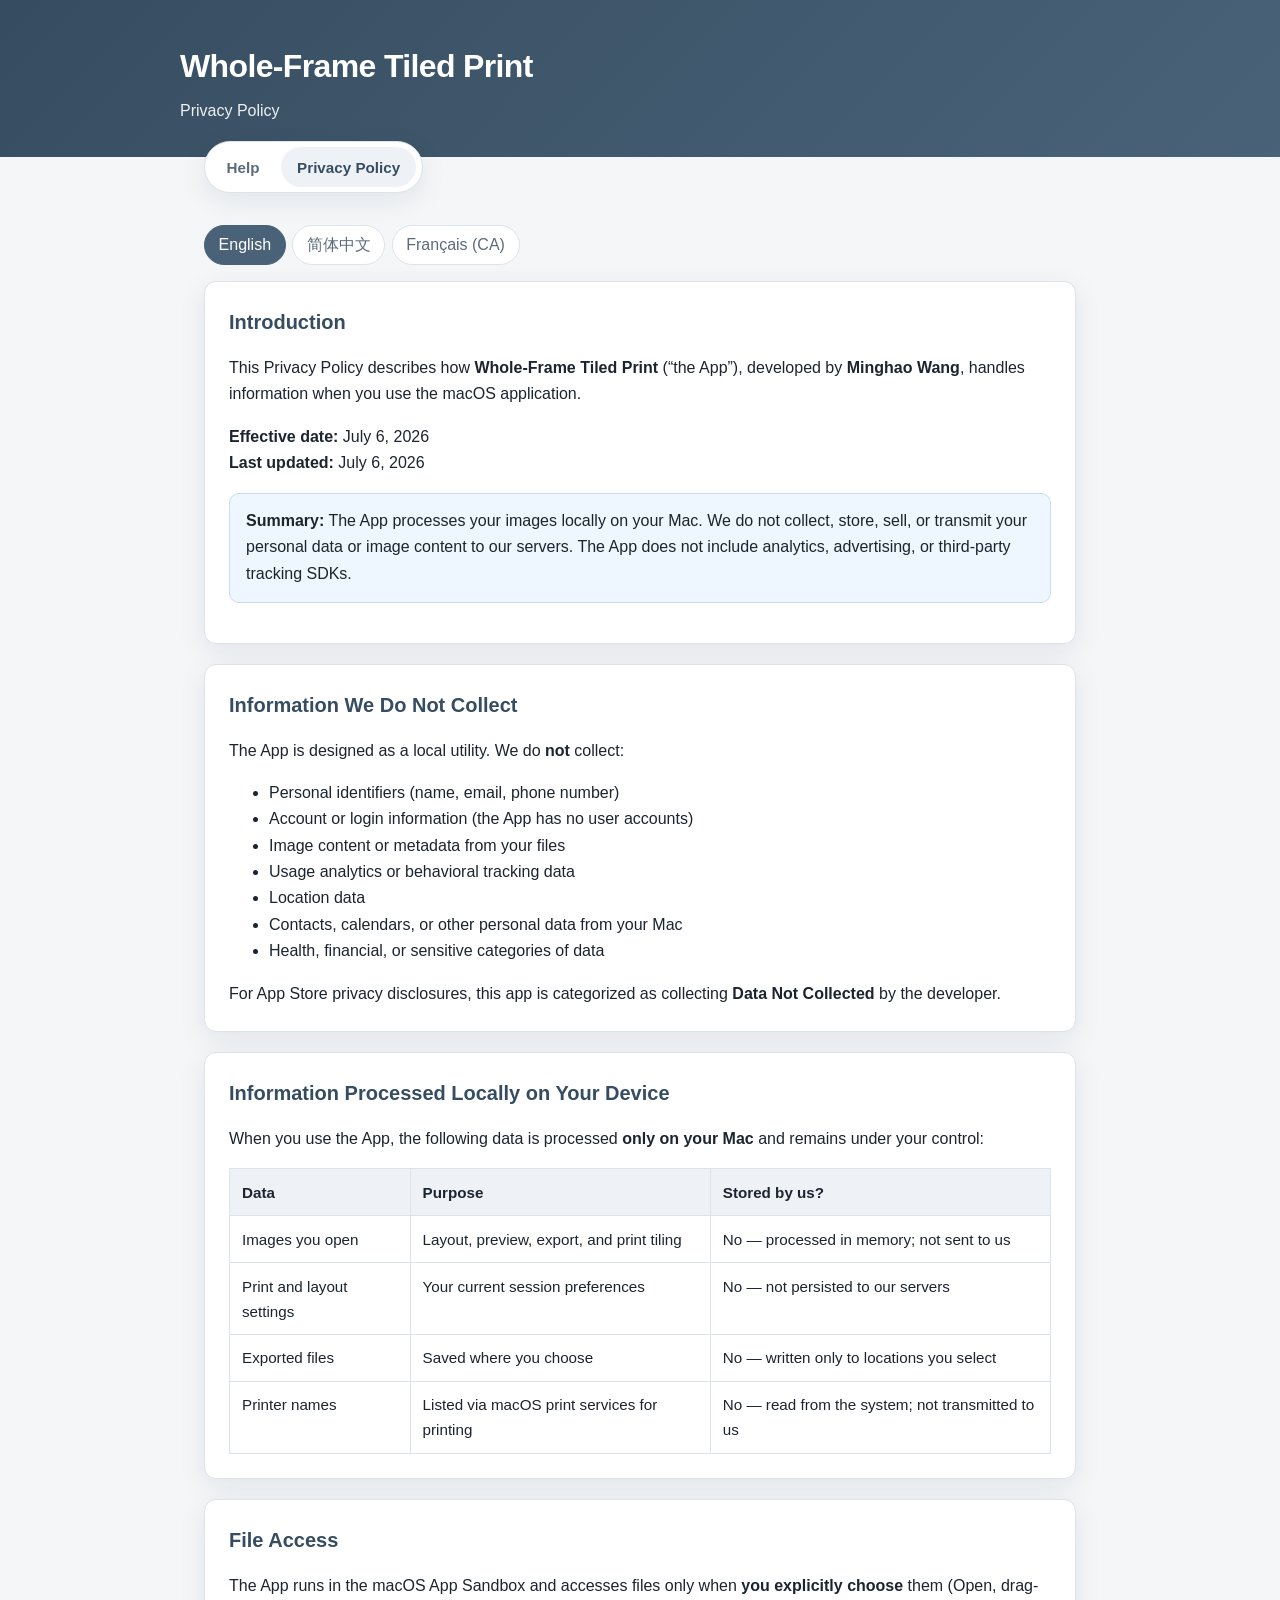
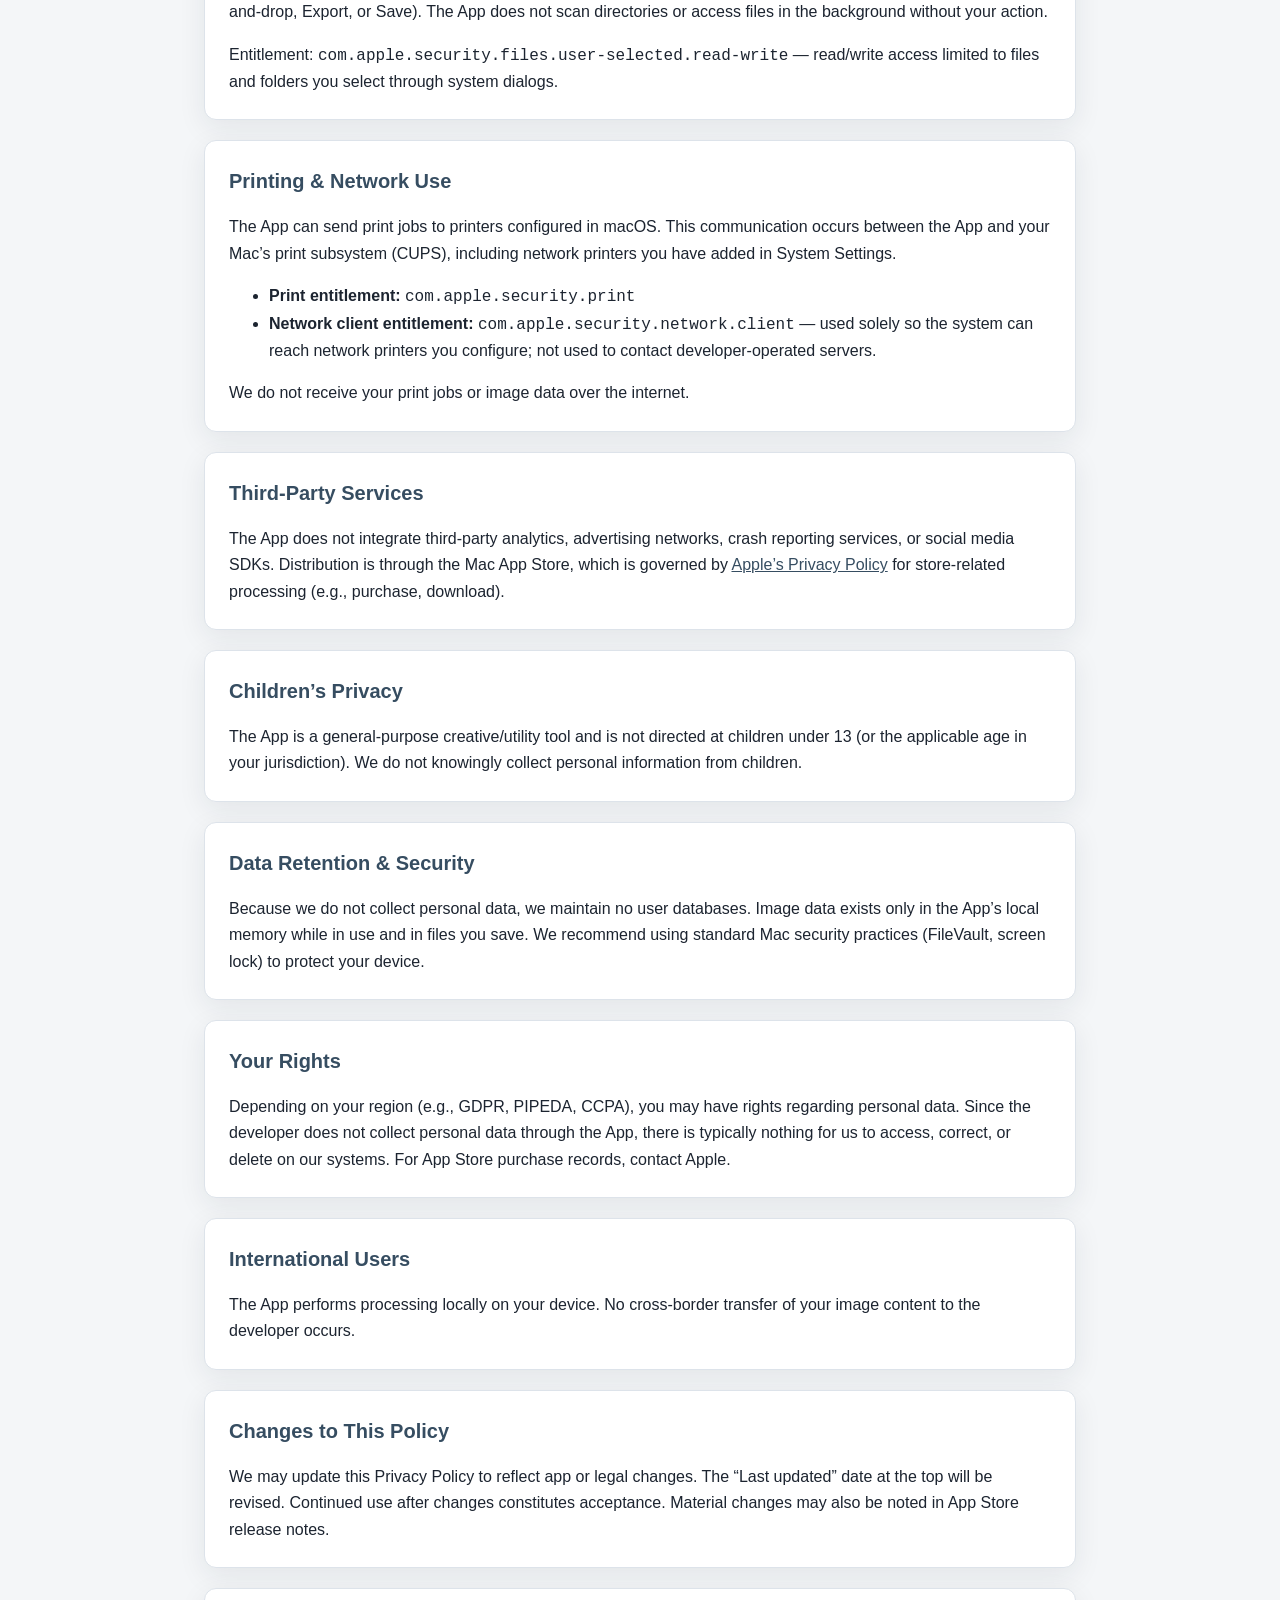
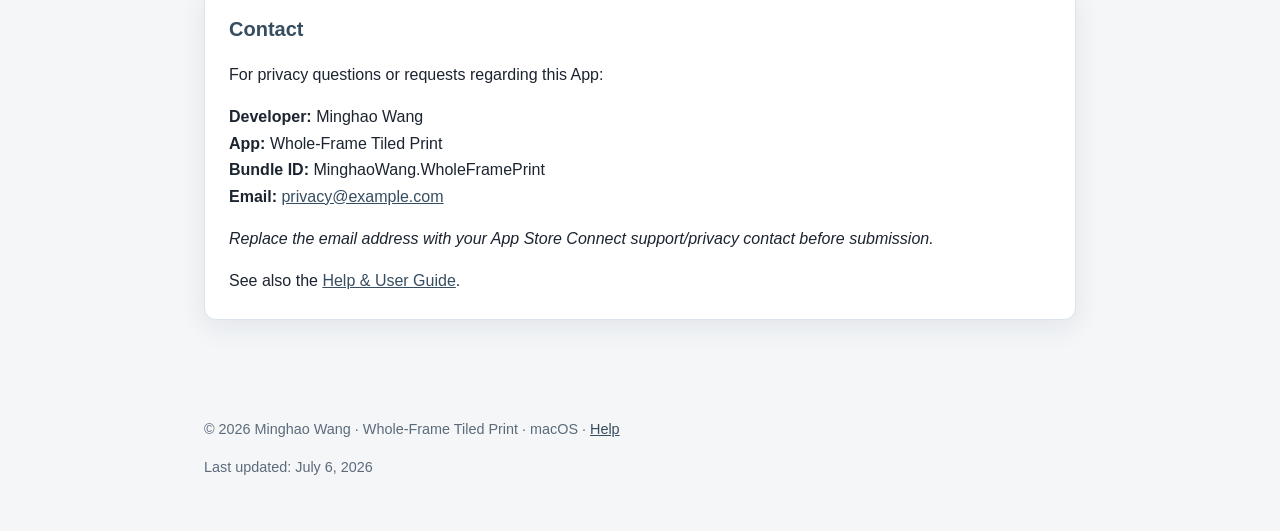
==== docs/privacy.html @ 7becf9ad "Changed the directory structure and move the help pages to root docs folder" ====
<!DOCTYPE html>
<html lang="en">
<head>
  <meta charset="utf-8">
  <meta name="viewport" content="width=device-width, initial-scale=1">
  <meta name="description" content="Privacy Policy for Whole-Frame Tiled Print — local image processing, no data collection.">
  <title>Privacy Policy — Whole-Frame Tiled Print</title>
  <link rel="stylesheet" href="styles.css">
</head>
<body>
  <header class="site-header">
    <div class="wrap">
      <h1>Whole-Frame Tiled Print</h1>
      <p id="header-subtitle">Privacy Policy</p>
    </div>
  </header>

  <nav class="top-nav" aria-label="Site">
    <ul>
      <li><a href="index.html">Help</a></li>
      <li><a href="privacy.html" class="active">Privacy Policy</a></li>
    </ul>
  </nav>

  <main>
    <div class="lang-tabs" role="tablist" aria-label="Language">
      <button type="button" class="active" data-lang="en" aria-selected="true">English</button>
      <button type="button" data-lang="zh" aria-selected="false">简体中文</button>
      <button type="button" data-lang="fr" aria-selected="false">Français (CA)</button>
    </div>

    <!-- English -->
    <div class="lang-panel active" id="panel-en" lang="en">
      <section class="card">
        <h2>Introduction</h2>
        <p>This Privacy Policy describes how <strong>Whole-Frame Tiled Print</strong> (“the App”), developed by <strong>Minghao Wang</strong>, handles information when you use the macOS application.</p>
        <p><strong>Effective date:</strong> July 6, 2026<br>
        <strong>Last updated:</strong> July 6, 2026</p>
        <div class="notice"><strong>Summary:</strong> The App processes your images locally on your Mac. We do not collect, store, sell, or transmit your personal data or image content to our servers. The App does not include analytics, advertising, or third-party tracking SDKs.</div>
      </section>

      <section class="card">
        <h2>Information We Do Not Collect</h2>
        <p>The App is designed as a local utility. We do <strong>not</strong> collect:</p>
        <ul>
          <li>Personal identifiers (name, email, phone number)</li>
          <li>Account or login information (the App has no user accounts)</li>
          <li>Image content or metadata from your files</li>
          <li>Usage analytics or behavioral tracking data</li>
          <li>Location data</li>
          <li>Contacts, calendars, or other personal data from your Mac</li>
          <li>Health, financial, or sensitive categories of data</li>
        </ul>
        <p>For App Store privacy disclosures, this app is categorized as collecting <strong>Data Not Collected</strong> by the developer.</p>
      </section>

      <section class="card">
        <h2>Information Processed Locally on Your Device</h2>
        <p>When you use the App, the following data is processed <strong>only on your Mac</strong> and remains under your control:</p>
        <table>
          <thead><tr><th>Data</th><th>Purpose</th><th>Stored by us?</th></tr></thead>
          <tbody>
            <tr><td>Images you open</td><td>Layout, preview, export, and print tiling</td><td>No — processed in memory; not sent to us</td></tr>
            <tr><td>Print and layout settings</td><td>Your current session preferences</td><td>No — not persisted to our servers</td></tr>
            <tr><td>Exported files</td><td>Saved where you choose</td><td>No — written only to locations you select</td></tr>
            <tr><td>Printer names</td><td>Listed via macOS print services for printing</td><td>No — read from the system; not transmitted to us</td></tr>
          </tbody>
        </table>
      </section>

      <section class="card">
        <h2>File Access</h2>
        <p>The App runs in the macOS App Sandbox and accesses files only when <strong>you explicitly choose</strong> them (Open, drag-and-drop, Export, or Save). The App does not scan directories or access files in the background without your action.</p>
        <p>Entitlement: <code>com.apple.security.files.user-selected.read-write</code> — read/write access limited to files and folders you select through system dialogs.</p>
      </section>

      <section class="card">
        <h2>Printing &amp; Network Use</h2>
        <p>The App can send print jobs to printers configured in macOS. This communication occurs between the App and your Mac’s print subsystem (CUPS), including network printers you have added in System Settings.</p>
        <ul>
          <li><strong>Print entitlement:</strong> <code>com.apple.security.print</code></li>
          <li><strong>Network client entitlement:</strong> <code>com.apple.security.network.client</code> — used solely so the system can reach network printers you configure; not used to contact developer-operated servers.</li>
        </ul>
        <p>We do not receive your print jobs or image data over the internet.</p>
      </section>

      <section class="card">
        <h2>Third-Party Services</h2>
        <p>The App does not integrate third-party analytics, advertising networks, crash reporting services, or social media SDKs. Distribution is through the Mac App Store, which is governed by <a href="https://www.apple.com/legal/privacy/" rel="noopener noreferrer">Apple’s Privacy Policy</a> for store-related processing (e.g., purchase, download).</p>
      </section>

      <section class="card">
        <h2>Children’s Privacy</h2>
        <p>The App is a general-purpose creative/utility tool and is not directed at children under 13 (or the applicable age in your jurisdiction). We do not knowingly collect personal information from children.</p>
      </section>

      <section class="card">
        <h2>Data Retention &amp; Security</h2>
        <p>Because we do not collect personal data, we maintain no user databases. Image data exists only in the App’s local memory while in use and in files you save. We recommend using standard Mac security practices (FileVault, screen lock) to protect your device.</p>
      </section>

      <section class="card">
        <h2>Your Rights</h2>
        <p>Depending on your region (e.g., GDPR, PIPEDA, CCPA), you may have rights regarding personal data. Since the developer does not collect personal data through the App, there is typically nothing for us to access, correct, or delete on our systems. For App Store purchase records, contact Apple.</p>
      </section>

      <section class="card">
        <h2>International Users</h2>
        <p>The App performs processing locally on your device. No cross-border transfer of your image content to the developer occurs.</p>
      </section>

      <section class="card">
        <h2>Changes to This Policy</h2>
        <p>We may update this Privacy Policy to reflect app or legal changes. The “Last updated” date at the top will be revised. Continued use after changes constitutes acceptance. Material changes may also be noted in App Store release notes.</p>
      </section>

      <section class="card">
        <h2>Contact</h2>
        <p>For privacy questions or requests regarding this App:</p>
        <p><strong>Developer:</strong> Minghao Wang<br>
        <strong>App:</strong> Whole-Frame Tiled Print<br>
        <strong>Bundle ID:</strong> MinghaoWang.WholeFramePrint<br>
        <strong>Email:</strong> <a href="mailto:privacy@example.com">privacy@example.com</a></p>
        <p><em>Replace the email address with your App Store Connect support/privacy contact before submission.</em></p>
        <p>See also the <a href="index.html">Help &amp; User Guide</a>.</p>
      </section>
    </div>

    <!-- 简体中文 -->
    <div class="lang-panel" id="panel-zh" lang="zh-Hans">
      <section class="card">
        <h2>引言</h2>
        <p>本隐私政策说明 <strong>整幅拼接打印（Whole-Frame Tiled Print）</strong>（开发者：<strong>Minghao Wang</strong>）如何处理您使用本 macOS 应用时的相关信息。</p>
        <p><strong>生效日期：</strong>2026 年 7 月 6 日<br>
        <strong>最后更新：</strong>2026 年 7 月 6 日</p>
        <div class="notice"><strong>摘要：</strong>本应用在您的 Mac 上本地处理图片。我们不会收集、存储、出售或向服务器传输您的个人数据或图片内容。本应用不包含分析、广告或第三方追踪 SDK。</div>
      </section>

      <section class="card">
        <h2>我们不收集的信息</h2>
        <ul>
          <li>个人身份信息（姓名、电子邮件、电话）</li>
          <li>账户或登录信息（本应用无用户账户）</li>
          <li>您文件中的图片内容或元数据</li>
          <li>使用分析或行为追踪数据</li>
          <li>位置、通讯录、日历等个人数据</li>
        </ul>
        <p>在 App Store 隐私披露中，本应用属于开发者<strong>不收集数据</strong>类别。</p>
      </section>

      <section class="card">
        <h2>仅在设备本地处理的信息</h2>
        <table>
          <thead><tr><th>数据</th><th>用途</th><th>是否上传至开发者</th></tr></thead>
          <tbody>
            <tr><td>您打开的图片</td><td>拼版、预览、导出、打印</td><td>否</td></tr>
            <tr><td>打印与布局设置</td><td>当前会话偏好</td><td>否</td></tr>
            <tr><td>导出文件</td><td>保存至您选择的位置</td><td>否</td></tr>
            <tr><td>打印机名称</td><td>通过系统打印服务列出</td><td>否</td></tr>
          </tbody>
        </table>
      </section>

      <section class="card">
        <h2>文件访问</h2>
        <p>应用在 macOS 沙盒中运行，仅当您通过打开、拖放、导出或保存<strong>明确选择</strong>文件或文件夹时才访问。不会在后台扫描目录。</p>
      </section>

      <section class="card">
        <h2>打印与网络</h2>
        <p>应用可将打印任务发送至您在 macOS 系统设置中配置的打印机（含网络打印机）。通信仅在应用与系统打印子系统（CUPS）之间进行，<strong>不会</strong>将图片上传至开发者服务器。网络客户端权限仅用于系统连接您配置的网络打印机。</p>
      </section>

      <section class="card">
        <h2>第三方服务</h2>
        <p>本应用未集成第三方分析、广告或社交 SDK。通过 Mac App Store 分发时，购买与下载等由 Apple 按其隐私政策处理。</p>
      </section>

      <section class="card">
        <h2>儿童隐私</h2>
        <p>本应用为通用工具，并非面向 13 岁以下儿童，我们不会故意收集儿童个人信息。</p>
      </section>

      <section class="card">
        <h2>您的权利</h2>
        <p>由于开发者不通过本应用收集个人数据，通常无需向我们请求访问、更正或删除。App Store 购买记录请联系 Apple。</p>
      </section>

      <section class="card">
        <h2>政策变更</h2>
        <p>我们可能更新本政策，并在页首更新日期。重大变更亦可能在 App Store 发行说明中注明。</p>
      </section>

      <section class="card">
        <h2>联系方式</h2>
        <p><strong>开发者：</strong>Minghao Wang<br>
        <strong>Bundle ID：</strong>MinghaoWang.WholeFramePrint<br>
        <strong>电子邮件：</strong> <a href="mailto:privacy@example.com">privacy@example.com</a></p>
        <p>请参阅 <a href="index.html">帮助与用户指南</a>。</p>
      </section>
    </div>

    <!-- Français (Canada) -->
    <div class="lang-panel" id="panel-fr" lang="fr-CA">
      <section class="card">
        <h2>Introduction</h2>
        <p>Cette Politique de confidentialité décrit comment <strong>Whole-Frame Tiled Print</strong>, développée par <strong>Minghao Wang</strong>, traite les renseignements lorsque vous utilisez l'application macOS.</p>
        <p><strong>Date d'entrée en vigueur :</strong> 6 juillet 2026<br>
        <strong>Dernière mise à jour :</strong> 6 juillet 2026</p>
        <div class="notice"><strong>Résumé :</strong> L'application traite vos images localement sur votre Mac. Nous ne collectons, ne stockons ni ne transmettons vos données personnelles ou le contenu de vos images à nos serveurs. Aucune analytique, publicité ou SDK de suivi tiers.</div>
      </section>

      <section class="card">
        <h2>Renseignements que nous ne collectons pas</h2>
        <ul>
          <li>Identifiants personnels, comptes ou connexion</li>
          <li>Contenu ou métadonnées de vos images</li>
          <li>Données d'analyse ou de suivi comportemental</li>
          <li>Données de localisation ou autres données personnelles</li>
        </ul>
        <p>Pour l'App Store : <strong>Données non collectées</strong> par le développeur.</p>
      </section>

      <section class="card">
        <h2>Traitement local sur votre appareil</h2>
        <p>Les images, paramètres d'impression et fichiers exportés sont traités uniquement sur votre Mac et ne nous sont pas transmis.</p>
      </section>

      <section class="card">
        <h2>Accès aux fichiers</h2>
        <p>L'application fonctionne dans le bac à sable macOS et n'accède aux fichiers que lorsque vous les sélectionnez explicitement.</p>
      </section>

      <section class="card">
        <h2>Impression et réseau</h2>
        <p>L'impression utilise les services système (CUPS), y compris les imprimantes réseau que vous configurez. L'accès réseau client sert uniquement à cette communication système, pas à contacter nos serveurs.</p>
      </section>

      <section class="card">
        <h2>Services tiers</h2>
        <p>Aucune analytique, publicité ou SDK social tiers. La distribution via le Mac App Store est régie par la politique de confidentialité d'Apple.</p>
      </section>

      <section class="card">
        <h2>Enfants</h2>
        <p>L'application n'est pas destinée aux enfants de moins de 13 ans et ne collecte pas sciemment leurs renseignements.</p>
      </section>

      <section class="card">
        <h2>Contact</h2>
        <p><strong>Développeur :</strong> Minghao Wang<br>
        <strong>Courriel :</strong> <a href="mailto:privacy@example.com">privacy@example.com</a></p>
        <p>Consultez l'<a href="index.html">Aide</a>.</p>
      </section>
    </div>
  </main>

  <footer class="site-footer">
    <p>© 2026 Minghao Wang · Whole-Frame Tiled Print · macOS · <a href="index.html">Help</a></p>
    <p>Last updated: July 6, 2026</p>
  </footer>

  <script>
    const tabs = document.querySelectorAll('.lang-tabs button');
    const panels = { en: document.getElementById('panel-en'), zh: document.getElementById('panel-zh'), fr: document.getElementById('panel-fr') };
    const subtitles = { en: 'Privacy Policy', zh: '隐私政策', fr: 'Politique de confidentialité' };
    tabs.forEach(btn => btn.addEventListener('click', () => {
      const lang = btn.dataset.lang;
      tabs.forEach(b => { b.classList.toggle('active', b === btn); b.setAttribute('aria-selected', b === btn); });
      Object.entries(panels).forEach(([k, p]) => p.classList.toggle('active', k === lang));
      document.getElementById('header-subtitle').textContent = subtitles[lang];
      document.documentElement.lang = lang === 'zh' ? 'zh-Hans' : lang === 'fr' ? 'fr-CA' : 'en';
    }));
  </script>
</body>
</html>
---- docs/styles.css ----
:root {
  --bg: #f4f6f8;
  --surface: #ffffff;
  --text: #1c2430;
  --muted: #5c6b7a;
  --accent: #4a6278;
  --accent-dark: #364d61;
  --border: #dde3ea;
  --gold: #c4a24e;
  --radius: 12px;
  --shadow: 0 8px 28px rgba(28, 36, 48, 0.08);
  --max: 920px;
  --font: -apple-system, BlinkMacSystemFont, "SF Pro Text", "Segoe UI", Helvetica, Arial, sans-serif;
}

* { box-sizing: border-box; }

html { scroll-behavior: smooth; }

body {
  margin: 0;
  font-family: var(--font);
  color: var(--text);
  background: var(--bg);
  line-height: 1.65;
  font-size: 16px;
}

a { color: var(--accent-dark); }

header.site-header {
  background: linear-gradient(135deg, #364d61 0%, #4a6278 100%);
  color: #fff;
  padding: 2.5rem 1.5rem 2rem;
}

header.site-header .wrap {
  max-width: var(--max);
  margin: 0 auto;
}

header.site-header h1 {
  margin: 0 0 0.35rem;
  font-size: clamp(1.6rem, 3vw, 2rem);
  font-weight: 700;
  letter-spacing: -0.02em;
}

header.site-header p {
  margin: 0;
  opacity: 0.92;
  max-width: 52rem;
}

nav.top-nav {
  max-width: var(--max);
  margin: -1rem auto 0;
  padding: 0 1.5rem;
  position: relative;
  z-index: 2;
}

nav.top-nav ul {
  list-style: none;
  margin: 0;
  padding: 0.35rem;
  display: flex;
  flex-wrap: wrap;
  gap: 0.35rem;
  background: var(--surface);
  border: 1px solid var(--border);
  border-radius: 999px;
  box-shadow: var(--shadow);
  width: fit-content;
}

nav.top-nav a {
  display: block;
  padding: 0.45rem 1rem;
  border-radius: 999px;
  text-decoration: none;
  color: var(--muted);
  font-size: 0.95rem;
  font-weight: 600;
}

nav.top-nav a.active,
nav.top-nav a:hover {
  background: #eef2f6;
  color: var(--accent-dark);
}

main {
  max-width: var(--max);
  margin: 0 auto;
  padding: 2rem 1.5rem 4rem;
}

.card {
  background: var(--surface);
  border: 1px solid var(--border);
  border-radius: var(--radius);
  padding: 1.5rem;
  margin-bottom: 1.25rem;
  box-shadow: var(--shadow);
}

.card h2 {
  margin: 0 0 0.75rem;
  font-size: 1.25rem;
  color: var(--accent-dark);
}

.card h3 {
  margin: 1.25rem 0 0.5rem;
  font-size: 1.05rem;
}

.card p:last-child,
.card ul:last-child,
.card ol:last-child { margin-bottom: 0; }

.screenshot {
  width: 100%;
  border-radius: 10px;
  border: 1px solid var(--border);
  display: block;
  margin: 1rem 0;
}

.caption {
  color: var(--muted);
  font-size: 0.92rem;
  margin-top: 0.5rem;
}

.grid-2 {
  display: grid;
  grid-template-columns: repeat(auto-fit, minmax(240px, 1fr));
  gap: 1rem;
}

.feature {
  background: #f8fafc;
  border: 1px solid var(--border);
  border-radius: 10px;
  padding: 1rem;
}

.feature strong { color: var(--accent-dark); }

ol.steps { padding-left: 1.2rem; }
ol.steps li { margin-bottom: 0.65rem; }

table {
  width: 100%;
  border-collapse: collapse;
  font-size: 0.95rem;
}

th, td {
  border: 1px solid var(--border);
  padding: 0.65rem 0.75rem;
  text-align: left;
  vertical-align: top;
}

th { background: #eef2f6; }

.lang-tabs {
  display: flex;
  flex-wrap: wrap;
  gap: 0.4rem;
  margin-bottom: 1rem;
}

.lang-tabs button {
  border: 1px solid var(--border);
  background: #fff;
  color: var(--muted);
  border-radius: 999px;
  padding: 0.35rem 0.85rem;
  font: inherit;
  cursor: pointer;
}

.lang-tabs button.active {
  background: var(--accent);
  border-color: var(--accent);
  color: #fff;
}

.lang-panel { display: none; }
.lang-panel.active { display: block; }

.notice {
  background: #eef6ff;
  border: 1px solid #c8ddf5;
  border-radius: 10px;
  padding: 0.9rem 1rem;
  margin: 1rem 0;
}

footer.site-footer {
  max-width: var(--max);
  margin: 0 auto;
  padding: 0 1.5rem 2.5rem;
  color: var(--muted);
  font-size: 0.9rem;
}

@media (prefers-color-scheme: dark) {
  :root {
    --bg: #121820;
    --surface: #1a2330;
    --text: #e8edf2;
    --muted: #9aa8b6;
    --border: #2a3644;
    --accent: #7a93ab;
    --accent-dark: #b8c9d9;
  }
  nav.top-nav a:hover,
  nav.top-nav a.active { background: #243041; }
  .feature { background: #151d28; }
  th { background: #243041; }
  .notice { background: #1a2840; border-color: #2f4d73; }
}
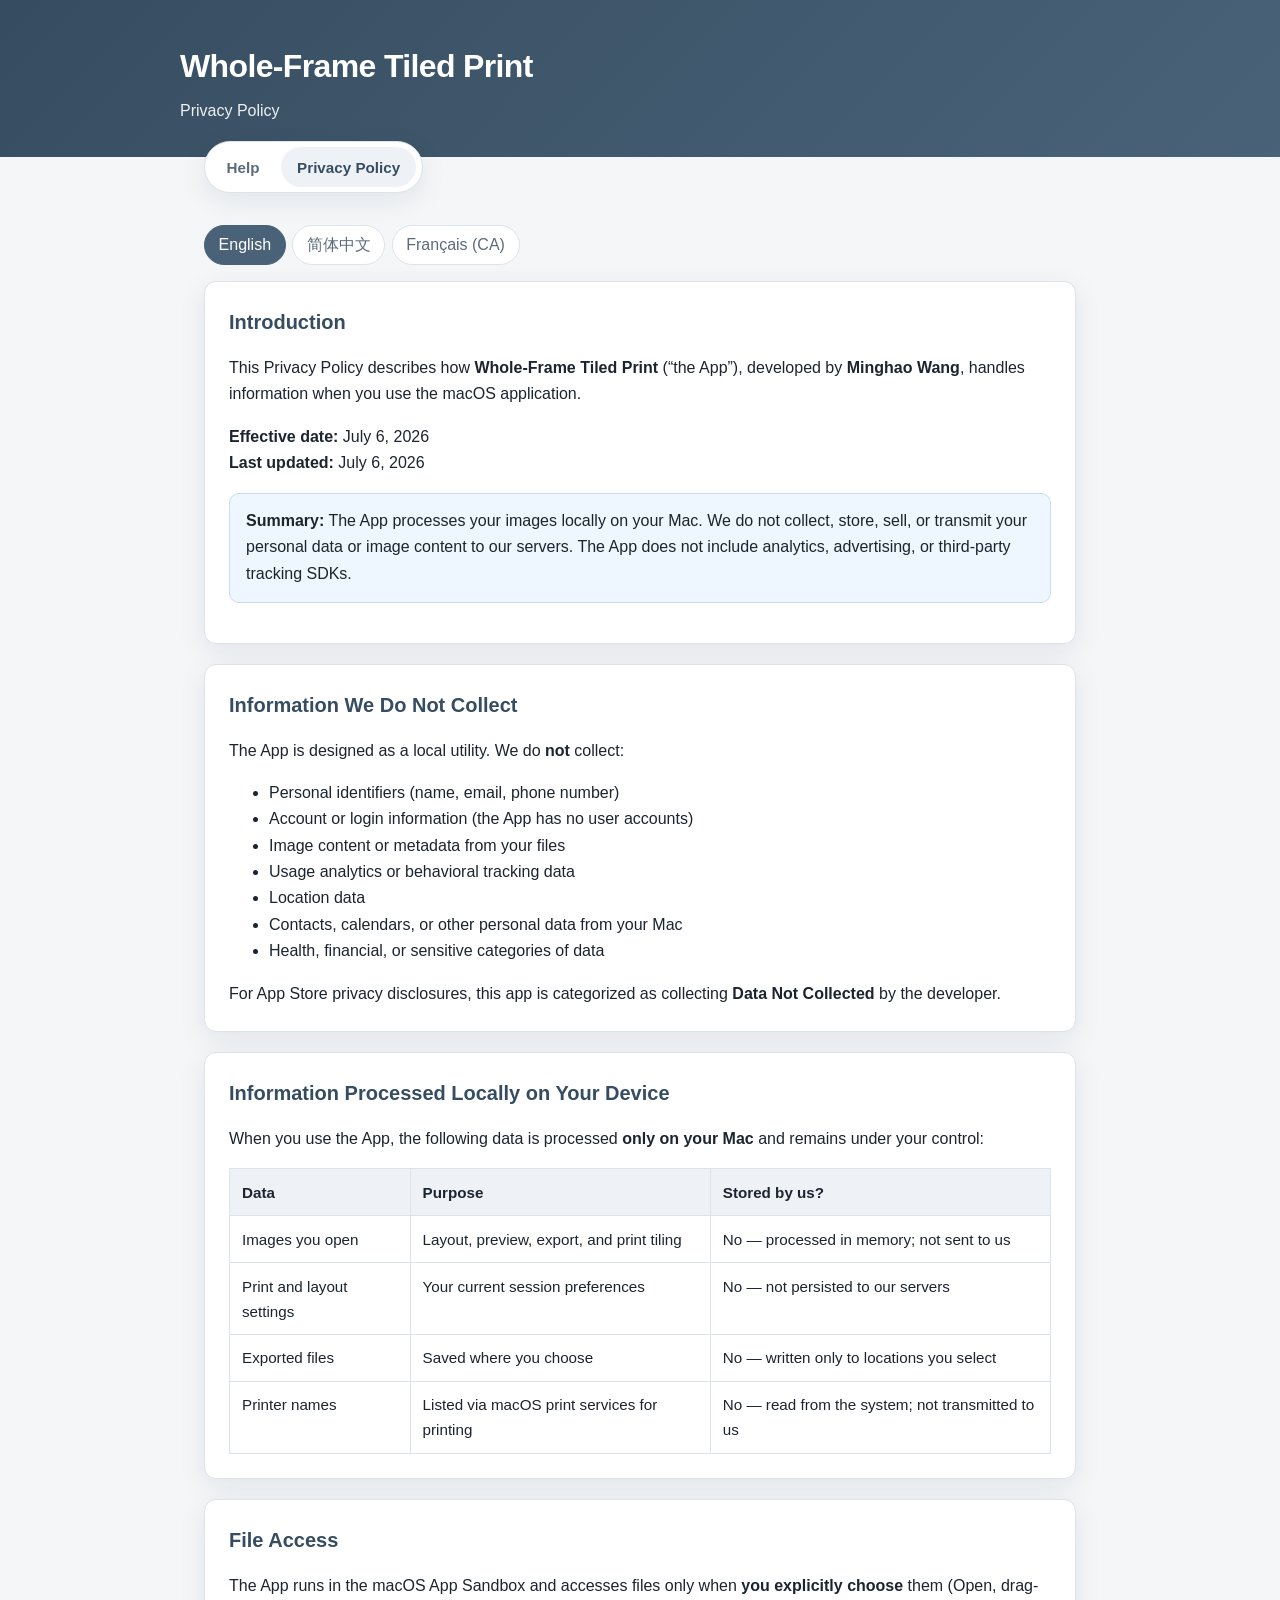
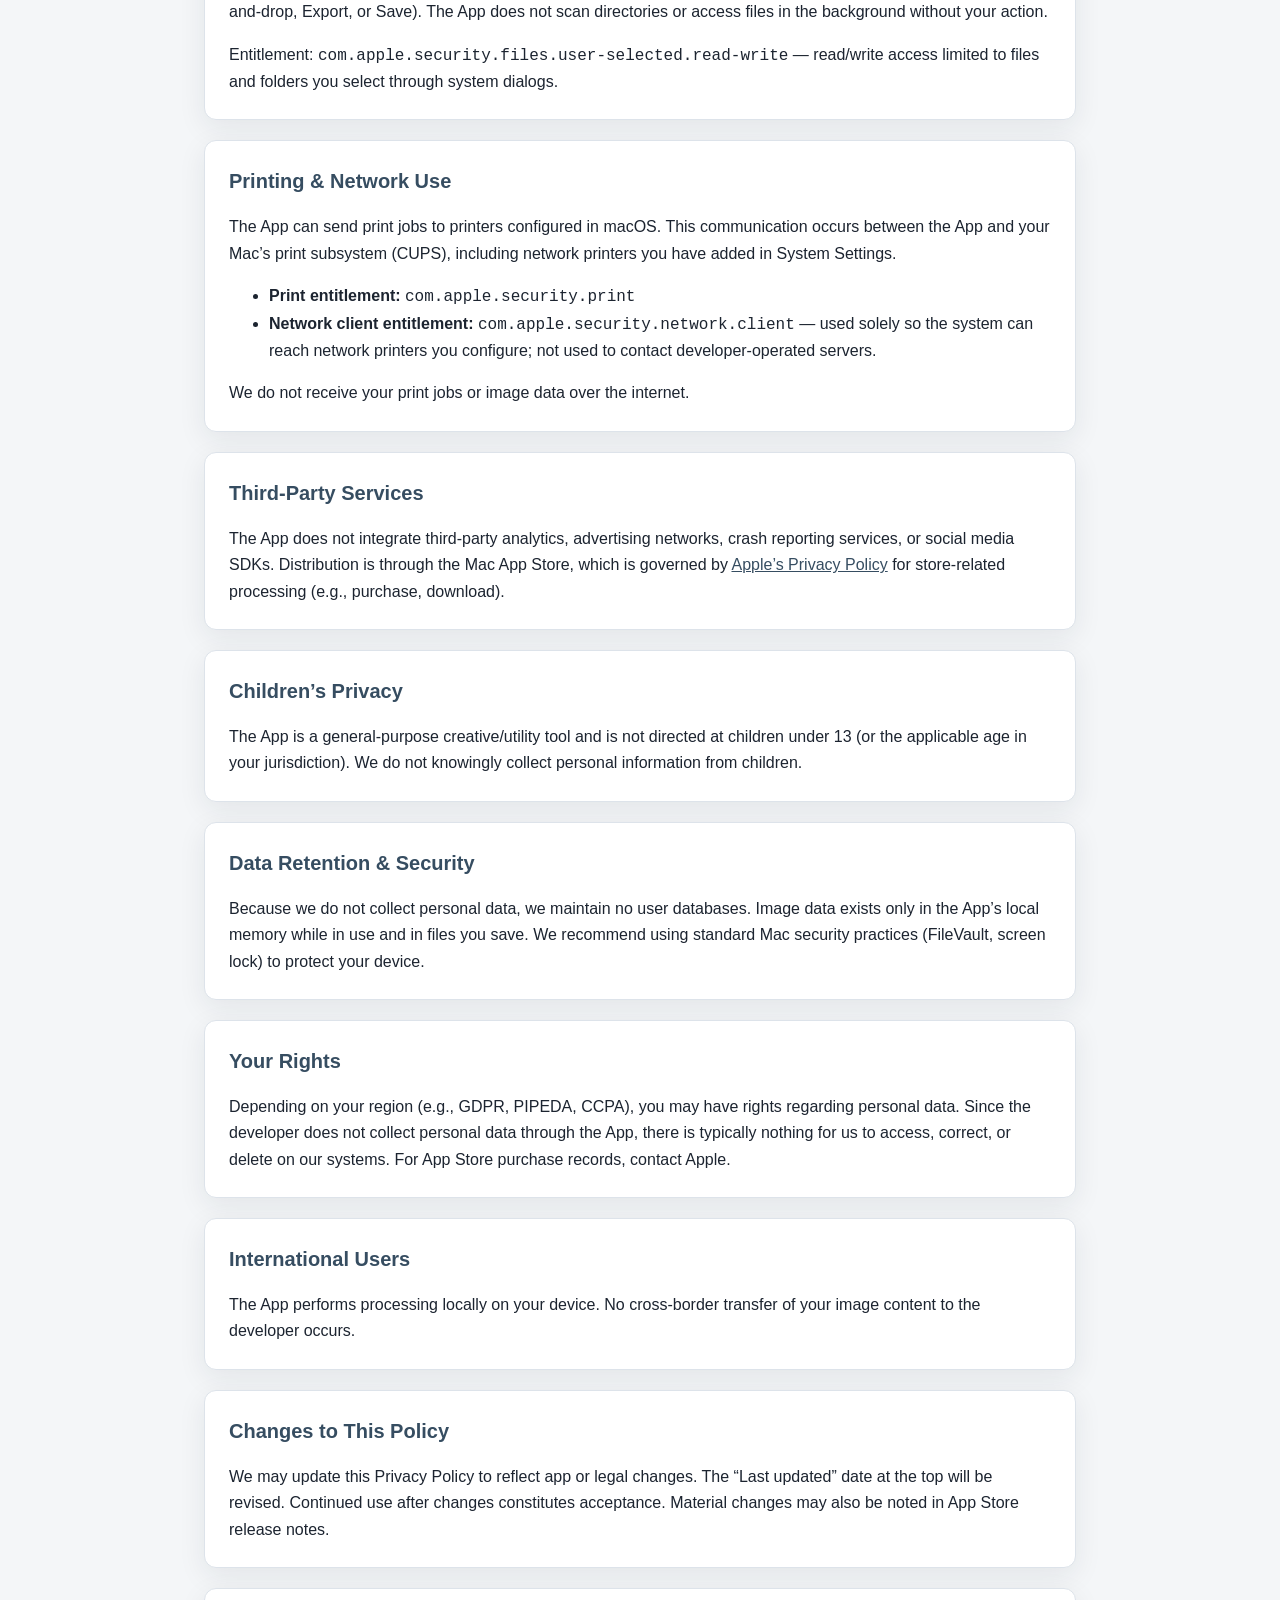
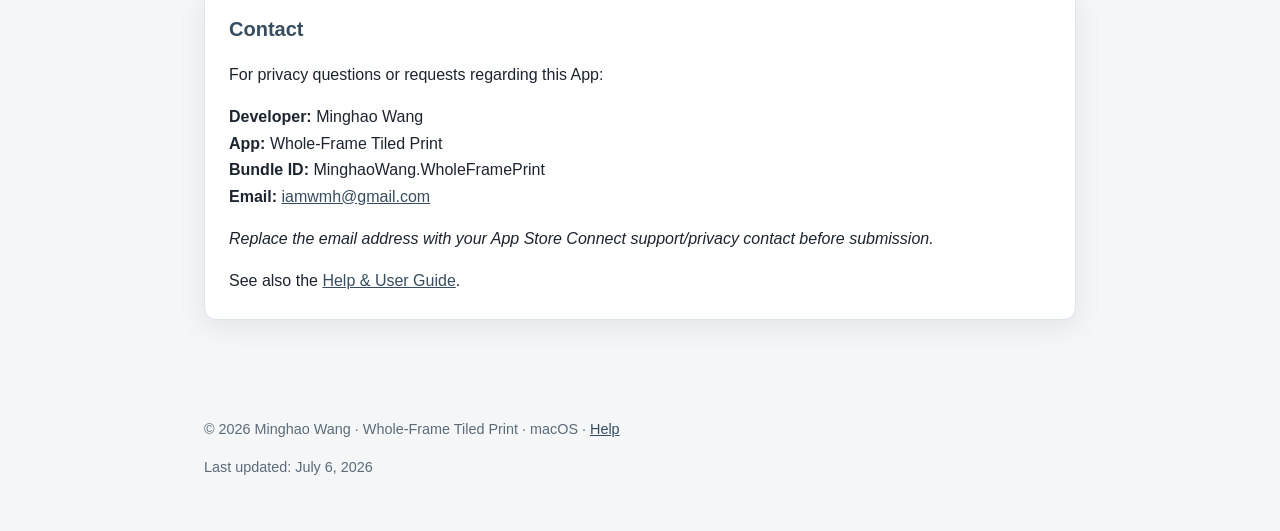
==== commit 227b0a25: "Changed all to real email addresses" ====
--- a/docs/privacy.html
+++ b/docs/privacy.html
@@ -120,7 +120,7 @@
         <p><strong>Developer:</strong> Minghao Wang<br>
         <strong>App:</strong> Whole-Frame Tiled Print<br>
         <strong>Bundle ID:</strong> MinghaoWang.WholeFramePrint<br>
-        <strong>Email:</strong> <a href="mailto:privacy@example.com">privacy@example.com</a></p>
+        <strong>Email:</strong> <a href="mailto:iamwmh@gmail.com">iamwmh@gmail.com</a></p>
         <p><em>Replace the email address with your App Store Connect support/privacy contact before submission.</em></p>
         <p>See also the <a href="index.html">Help &amp; User Guide</a>.</p>
       </section>
@@ -195,7 +195,7 @@
         <h2>联系方式</h2>
         <p><strong>开发者：</strong>Minghao Wang<br>
         <strong>Bundle ID：</strong>MinghaoWang.WholeFramePrint<br>
-        <strong>电子邮件：</strong> <a href="mailto:privacy@example.com">privacy@example.com</a></p>
+        <strong>电子邮件：</strong> <a href="mailto:iamwmh@gmail.com">iamwmh@gmail.com</a></p>
         <p>请参阅 <a href="index.html">帮助与用户指南</a>。</p>
       </section>
     </div>
@@ -249,7 +249,7 @@
       <section class="card">
         <h2>Contact</h2>
         <p><strong>Développeur :</strong> Minghao Wang<br>
-        <strong>Courriel :</strong> <a href="mailto:privacy@example.com">privacy@example.com</a></p>
+        <strong>Courriel :</strong> <a href="mailto:iamwmh@gmail.com">iamwmh@gmail.com</a></p>
         <p>Consultez l'<a href="index.html">Aide</a>.</p>
       </section>
     </div>
